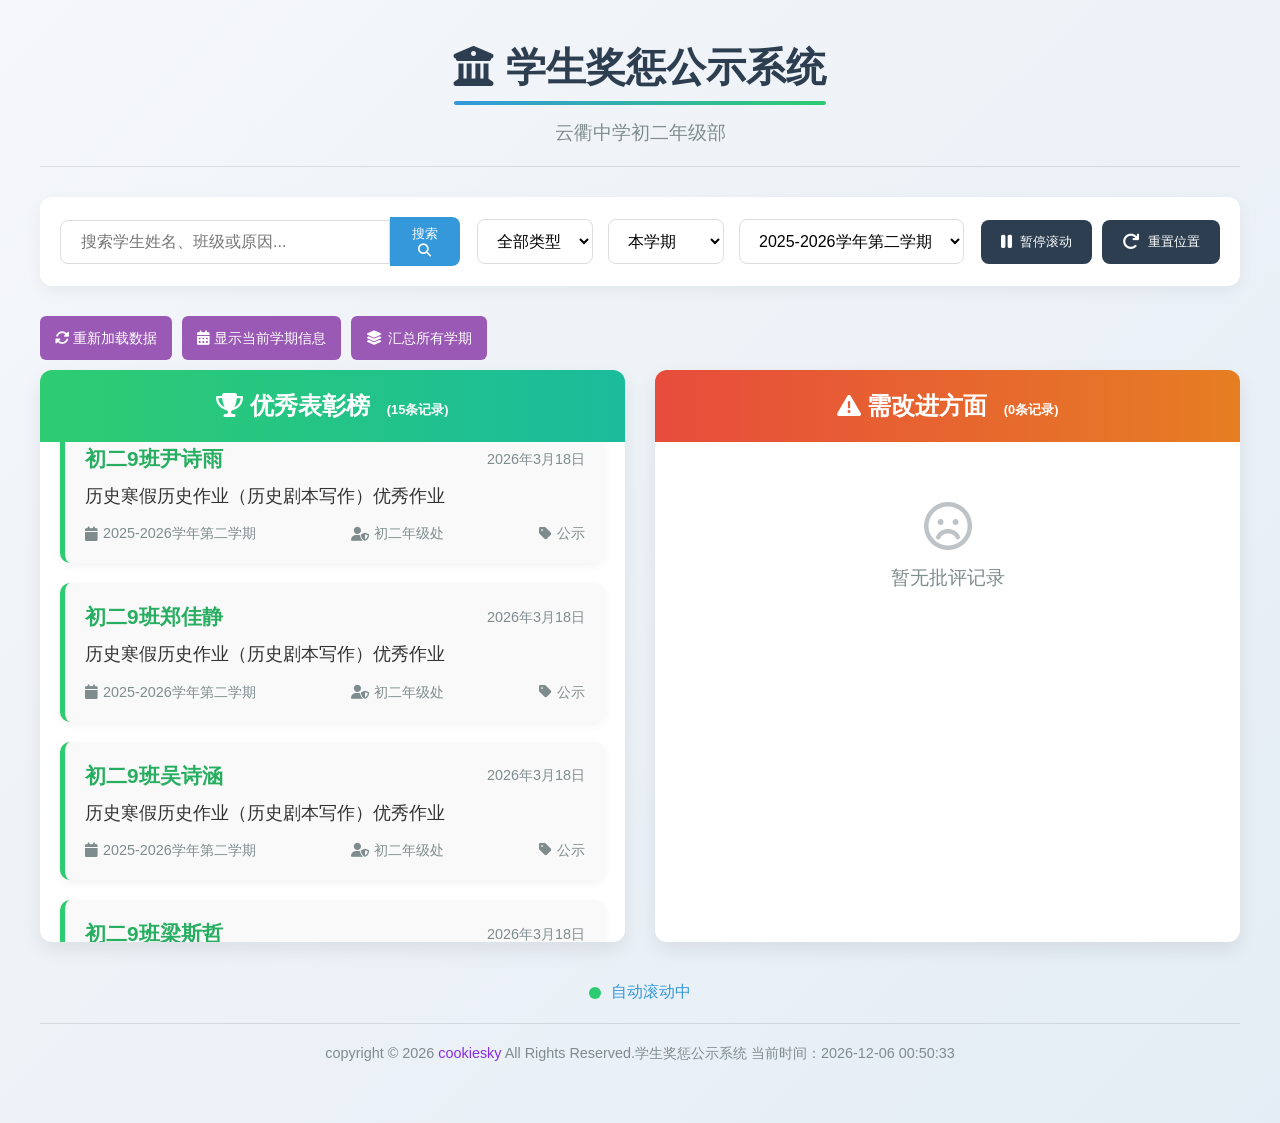
==== index.html @ 74413f58 "修复时间显示错误" ====
<!DOCTYPE html>
<html lang="zh-CN">
<head>
    <meta charset="UTF-8">
    <meta name="viewport" content="width=device-width, initial-scale=1.0">
    <title>学生奖惩公示系统</title>
    <link rel="stylesheet" href="css/style.css">
    <link rel="stylesheet" href="vendor/fontawesome/css/all.min.css">
    <!-- <link rel="stylesheet" href="https://cdnjs.cloudflare.com/ajax/libs/font-awesome/6.4.0/css/all.min.css"> -->
</head>
<body>
    <div class="container">
        <header>
            <h1><i class="fas fa-university"></i> 学生奖惩公示系统</h1>
            <p class="subtitle">云衢中学初二年级部</p>
        </header>
        
        <div class="controls">
            <div class="search-box">
                <input type="text" id="searchInput" placeholder="搜索学生姓名、班级或原因...">
                <button class="search-btn" id="searchBtn">
                    搜索 <i class="fas fa-search"></i> 
                </button>
            </div>
            
            <div class="filter-controls">
                <select class="filter-select" id="filterType">
                    <option value="all">全部类型</option>
                    <option value="praise">仅表彰</option>
                    <option value="criticism">仅批评</option>
                </select>
                
                <select class="date-filter" id="dateFilter">
                    <option value="all">全部时间</option>
                    <option value="week">本周</option>
                    <option value="month">本月</option>
                    <option value="current_semester" selected>本学期</option>
                    <option value="last_semester">上学期</option>
                </select>
                
                <select class="semester-filter" id="semesterFilter">
                    <option value="all">全部学期</option>
                    <!-- 学期选项将通过JavaScript动态生成 -->
                </select>
            </div>
            
            <div class="scroll-controls">
                <button class="control-btn" id="pauseBtn">
                    <i class="fas fa-pause"></i> 暂停滚动
                </button>
                <button class="control-btn" id="resetBtn">
                    <i class="fas fa-redo"></i> 重置位置
                </button>
            </div>
        </div>
        
        <div class="csv-controls">
            <button class="csv-btn" id="loadDataBtn">
                <i class="fas fa-sync-alt"></i> 重新加载数据
            </button>
            <button class="csv-btn" id="showCurrentSemesterBtn">
                <i class="fas fa-calendar-alt"></i> 显示当前学期信息
            </button>
            <a class="csv-btn" href="all_semesters.html" style="text-decoration:none; display:inline-flex; align-items:center; gap:6px;">
                <i class="fas fa-layer-group"></i> 汇总所有学期
            </a>
        </div>
        
        <div id="semesterInfoDisplay" class="semester-info-display" style="display: none;">
            <!-- 学期信息将通过JavaScript动态显示 -->
        </div>
        
        <div class="content-area">
            <div class="column">
                <div class="column-header praise-header">
                    <i class="fas fa-trophy"></i> 优秀表彰榜
                    <span id="praiseCount" style="font-size: 0.8rem; margin-left: 10px;"></span>
                </div>
                <div class="column-content">
                    <div class="scroll-list" id="praiseList">
                        <!-- 表彰内容将通过JavaScript从CSV动态生成 -->
                    </div>
                </div>
            </div>
            
            <div class="column">
                <div class="column-header criticism-header">
                    <i class="fas fa-exclamation-triangle"></i> 需改进方面
                    <span id="criticismCount" style="font-size: 0.8rem; margin-left: 10px;"></span>
                </div>
                <div class="column-content">
                    <div class="scroll-list" id="criticismList">
                        <!-- 批评内容将通过JavaScript从CSV动态生成 -->
                    </div>
                </div>
            </div>
        </div>
        
        <div class="scroll-status">
            <div class="status-dot" id="statusDot"></div>
            <span id="statusText">自动滚动中</span>
        </div>
        
        <footer>
            <p>copyright © 2026<a href="https://cookiesky.cn" style="text-decoration: none;color: blueviolet;"> cookiesky </a>All Rights Reserved.学生奖惩公示系统 当前时间：<span id="currentTime"></span></p>
        </footer>
    </div>

    <script src="js/select_enhancer.js"></script>
    <script src="js/script.js"></script>
</body>
</html>
---- css/style.css ----
* {
    margin: 0;
    padding: 0;
    box-sizing: border-box;
    font-family: 'Segoe UI', 'Microsoft YaHei', sans-serif;
}
a {
    text-decoration: none;
    color: #3498db;
}
a:hover {
    color:#2c3e50;
}
body {
    background: linear-gradient(135deg, #f5f7fa 0%, #e4edf5 100%);
    color: #333;
    min-height: 100vh;
    padding: 20px;
}

.container {
    max-width: 1400px;
    margin: 0 auto;
    padding: 20px;
}

header {
    text-align: center;
    margin-bottom: 30px;
    padding-bottom: 20px;
    border-bottom: 1px solid rgba(0, 0, 0, 0.1);
}

h1 {
    color: #2c3e50;
    font-size: 2.5rem;
    margin-bottom: 10px;
    position: relative;
    display: inline-block;
}

h1:after {
    content: '';
    position: absolute;
    width: 100%;
    height: 4px;
    background: linear-gradient(to right, #3498db, #2ecc71);
    bottom: -10px;
    left: 0;
    border-radius: 2px;
}

.subtitle {
    color: #7f8c8d;
    font-size: 1.2rem;
    margin-top: 15px;
}

.controls {
    display: flex;
    justify-content: space-between;
    align-items: center;
    flex-wrap: wrap;
    background-color: white;
    padding: 20px;
    border-radius: 12px;
    box-shadow: 0 5px 15px rgba(0, 0, 0, 0.05);
    margin-bottom: 30px;
}

.search-box {
    display: flex;
    align-items: center;
    flex-grow: 1;
    max-width: 400px;
}

.search-box input {
    padding: 12px 20px;
    border: 1px solid #ddd;
    border-radius: 8px 0 0 8px;
    width: 100%;
    font-size: 1rem;
    outline: none;
    transition: border 0.3s;
}

.search-box input:focus {
    border-color: #3498db;
}

.search-btn {
    background-color: #3498db;
    color: white;
    border: none;
    padding: 8px 18px;
    border-radius: 0 8px 8px 0;
    cursor: pointer;
    transition: background-color 0.3s;
    min-height: 44px;
}

.search-btn:hover {
    background-color: #2980b9;
}

.filter-controls {
    display: flex;
    gap: 15px;
}

.filter-select, .date-filter, .semester-filter {
    padding: 12px 15px;
    border: 1px solid #ddd;
    border-radius: 8px;
    font-size: 1rem;
    outline: none;
    background-color: white;
}

.scroll-controls {
    display: flex;
    gap: 10px;
}

.control-btn {
    padding: 10px 20px;
    background-color: #2c3e50;
    color: white;
    border: none;
    border-radius: 8px;
    cursor: pointer;
    display: flex;
    align-items: center;
    gap: 8px;
    transition: all 0.3s;
    min-height: 44px;
}

.control-btn:hover {
    background-color: #34495e;
    transform: translateY(-2px);
}

.control-btn i {
    font-size: 1.1rem;
}

.content-area {
    display: flex;
    flex-wrap: wrap;
    gap: 30px;
    margin-bottom: 40px;
}

.column {
    flex: 1;
    min-width: 300px;
    background-color: white;
    border-radius: 12px;
    overflow: hidden;
    box-shadow: 0 8px 20px rgba(0, 0, 0, 0.08);
}

.column-header {
    padding: 20px;
    text-align: center;
    font-size: 1.5rem;
    font-weight: bold;
    color: white;
}

.praise-header {
    background: linear-gradient(to right, #2ecc71, #1abc9c);
}

.criticism-header {
    background: linear-gradient(to right, #e74c3c, #e67e22);
}

.column-content {
    padding: 20px;
    height: 500px;
    overflow: hidden;
    position: relative;
}

.scroll-list {
    position: relative;
    /* Android 4.4 兼容：提升 transform 动画稳定性 */
    -webkit-transform: translateZ(0);
    transform: translateZ(0);
}

.card {
    background-color: #f9f9f9;
    border-radius: 10px;
    padding: 20px;
    margin-bottom: 20px;
    box-shadow: 0 3px 10px rgba(0, 0, 0, 0.05);
    transition: transform 0.3s, box-shadow 0.3s;
    border-left: 5px solid;
}

.card:hover {
    transform: translateY(-5px);
    box-shadow: 0 8px 15px rgba(0, 0, 0, 0.1);
}

.praise-card {
    border-left-color: #2ecc71;
}

.criticism-card {
    border-left-color: #e74c3c;
}

.card-header {
    display: flex;
    justify-content: space-between;
    align-items: center;
    margin-bottom: 10px;
}

.student-name {
    font-size: 1.3rem;
    font-weight: 600;
}

.praise .student-name {
    color: #27ae60;
}

.criticism .student-name {
    color: #c0392b;
}

.date {
    color: #7f8c8d;
    font-size: 0.9rem;
}

.card-body {
    margin-bottom: 15px;
}

.reason {
    font-size: 1.1rem;
    line-height: 1.5;
}

.card-footer {
    display: flex;
    justify-content: space-between;
    color: #7f8c8d;
    font-size: 0.9rem;
}

.semester-info, .teacher-info {
    display: flex;
    align-items: center;
    gap: 5px;
}

.no-data {
    text-align: center;
    padding: 40px 20px;
    color: #7f8c8d;
    font-size: 1.2rem;
}

.no-data i {
    font-size: 3rem;
    margin-bottom: 15px;
    color: #bdc3c7;
}

footer {
    text-align: center;
    padding: 20px;
    color: #7f8c8d;
    font-size: 0.9rem;
    border-top: 1px solid rgba(0, 0, 0, 0.1);
    margin-top: 20px;
}

.scroll-status {
    display: flex;
    justify-content: center;
    align-items: center;
    gap: 10px;
    margin-top: 20px;
    color: #3498db;
    font-weight: 500;
}

.status-dot {
    width: 12px;
    height: 12px;
    border-radius: 50%;
    background-color: #2ecc71;
}

.status-dot.paused {
    background-color: #e74c3c;
}

.csv-controls {
    display: flex;
    gap: 10px;
    margin-top: 10px;
    margin-bottom: 10px;
}

.csv-btn {
    padding: 8px 15px;
    background-color: #9b59b6;
    color: white;
    border: none;
    border-radius: 6px;
    cursor: pointer;
    font-size: 0.9rem;
    transition: background-color 0.3s;
    min-height: 44px;
}

.csv-btn:hover {
    background-color: #8e44ad;
}

.semester-info-display {
    background-color: #f8f9fa;
    padding: 10px 15px;
    border-radius: 8px;
    margin-bottom: 15px;
    border-left: 4px solid #3498db;
}

/* 汇总页面：表格样式 */
.table-wrap {
    margin-top: 15px;
    background: rgba(255, 255, 255, 0.9);
    border-radius: 12px;
    padding: 10px;
    overflow: auto;
    box-shadow: 0 10px 20px rgba(0, 0, 0, 0.08);
}

.records-table {
    width: 100%;
    border-collapse: collapse;
    min-width: 900px;
}

.records-table thead th {
    position: sticky;
    top: 0;
    background: #f3f6fb;
    color: #2c3e50;
    text-align: left;
    font-weight: 700;
    padding: 10px 12px;
    border-bottom: 1px solid rgba(0, 0, 0, 0.08);
    z-index: 1;
}

.records-table tbody td {
    padding: 10px 12px;
    border-bottom: 1px solid rgba(0, 0, 0, 0.06);
    vertical-align: top;
    color: #2c3e50;
}

.records-table tbody tr:hover {
    background: rgba(52, 152, 219, 0.06);
}

.table-meta {
    display: flex;
    gap: 12px;
    margin-top: 10px;
    color: #2c3e50;
    opacity: 0.9;
    font-weight: 600;
}

.date-range {
    display: inline-flex;
    align-items: center;
    gap: 8px;
    background: rgba(255, 255, 255, 0.7);
    padding: 6px 10px;
    border-radius: 8px;
}

.date-range label {
    font-size: 0.9rem;
    color: #34495e;
    white-space: nowrap;
}

.date-range input[type="date"] {
    border: 1px solid rgba(0, 0, 0, 0.15);
    border-radius: 6px;
    padding: 6px 8px;
}

@media (max-width: 768px) {
    .content-area {
        flex-direction: column;
    }
    
    .controls {
        flex-direction: column;
        gap: 15px;
    }
    
    .search-box, .filter-controls, .scroll-controls, .csv-controls {
        width: 100%;
        justify-content: center;
    }
    
    .search-box {
        max-width: 100%;
    }
    
    h1 {
        font-size: 2rem;
    }
}

@media (max-width: 480px) {
    body {
        padding: 12px;
    }

    .container {
        padding: 12px;
    }

    .controls {
        padding: 14px;
    }

    .search-box {
        flex-direction: column;
        align-items: stretch;
        gap: 10px;
    }

    .search-box input {
        border-radius: 10px;
    }

    .search-btn {
        border-radius: 10px;
        width: 100%;
        justify-content: center;
        display: inline-flex;
        align-items: center;
        gap: 8px;
        padding: 12px 16px;
        font-size: 1rem;
    }

    .filter-controls {
        flex-wrap: wrap;
        gap: 10px;
        justify-content: flex-start;
    }

    .filter-select, .date-filter, .semester-filter {
        flex: 1 1 140px;
        width: 100%;
    }

    .scroll-controls, .csv-controls {
        flex-wrap: wrap;
        gap: 10px;
        justify-content: flex-start;
    }

    .control-btn, .csv-btn {
        width: 100%;
        justify-content: center;
        padding: 12px 16px;
        font-size: 1rem;
    }

    .date-range {
        width: 100%;
        justify-content: space-between;
    }

    .date-range input[type="date"] {
        width: 100%;
        max-width: 220px;
    }
}
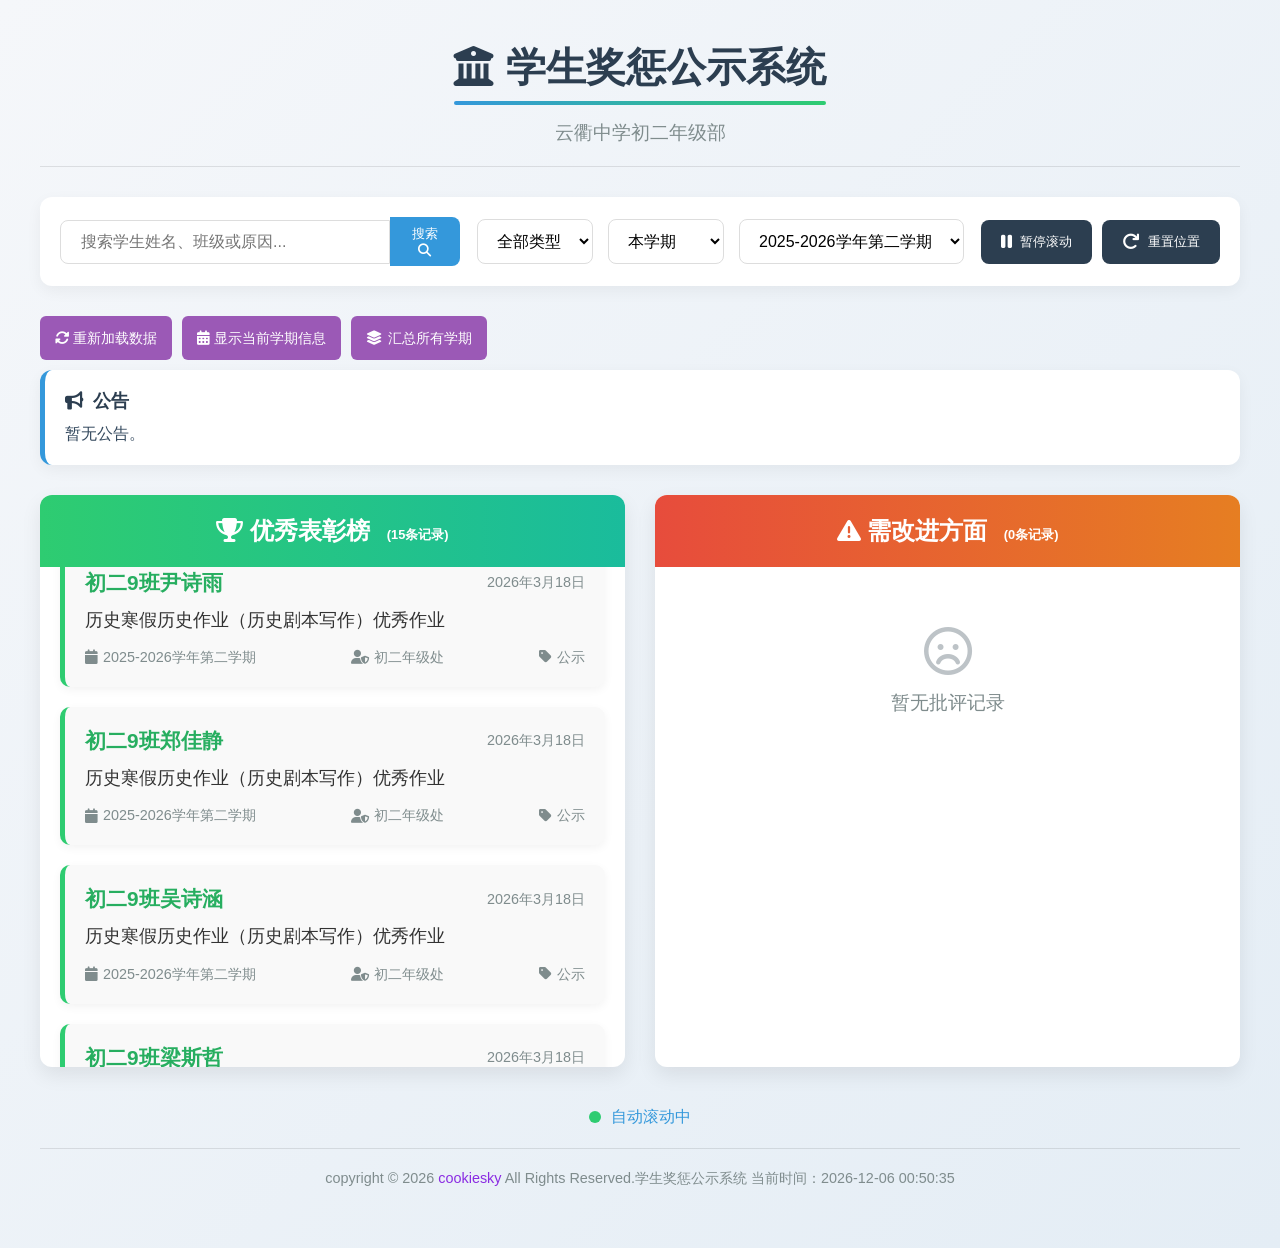
==== commit 71bcda5b: "新增公告栏、修复时间错误、修复删除数据多次弹窗" ====
--- a/index.html
+++ b/index.html
@@ -69,6 +69,14 @@
         <div id="semesterInfoDisplay" class="semester-info-display" style="display: none;">
             <!-- 学期信息将通过JavaScript动态显示 -->
         </div>
+
+        <!-- 公告栏 -->
+        <div id="announcementBar" class="announcement-bar" style="display:none;">
+            <div class="announcement-title">
+                <i class="fas fa-bullhorn"></i> 公告
+            </div>
+            <div id="announcementText" class="announcement-text"></div>
+        </div>
         
         <div class="content-area">
             <div class="column">
--- a/css/style.css
+++ b/css/style.css
@@ -144,6 +144,32 @@
 
 .control-btn i {
     font-size: 1.1rem;
+}
+
+.announcement-bar {
+    background-color: white;
+    border-radius: 12px;
+    padding: 18px 20px;
+    margin-bottom: 30px;
+    box-shadow: 0 5px 15px rgba(0, 0, 0, 0.05);
+    border-left: 5px solid #3498db;
+}
+
+.announcement-title {
+    color: #2c3e50;
+    font-weight: 800;
+    font-size: 1.15rem;
+    margin-bottom: 8px;
+    display: flex;
+    align-items: center;
+    gap: 10px;
+}
+
+.announcement-text {
+    color: #34495e;
+    font-size: 1rem;
+    white-space: pre-wrap; /* 支持公告内容换行 */
+    line-height: 1.6;
 }
 
 .content-area {
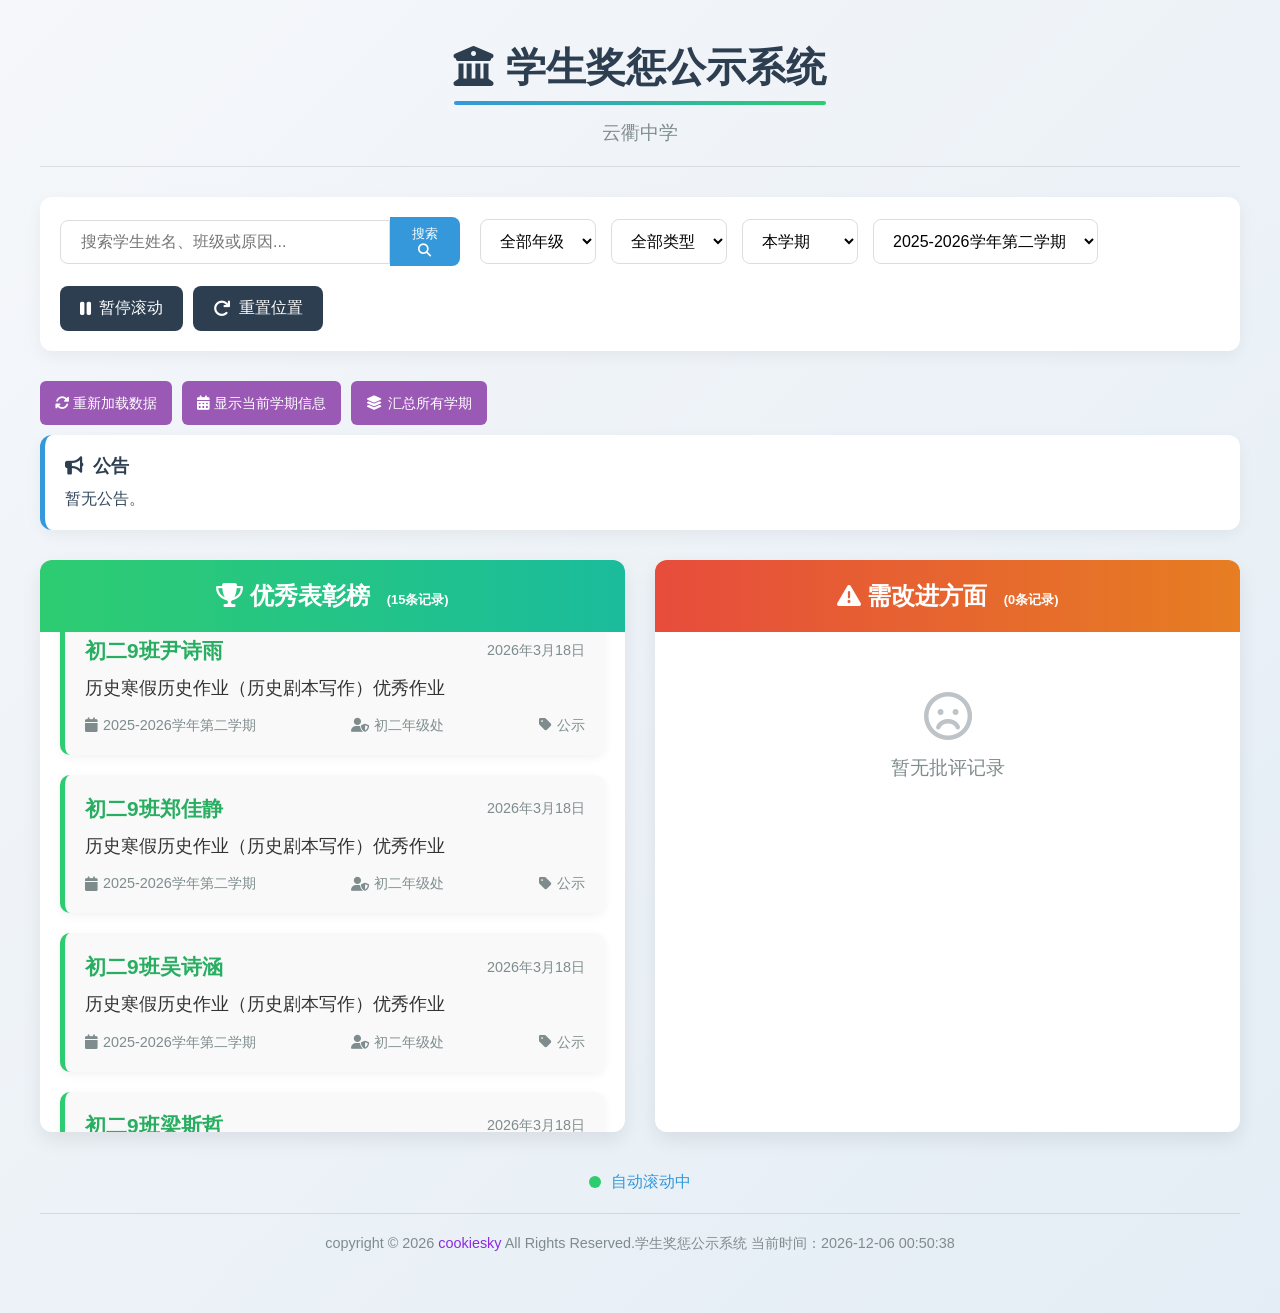
==== commit 1ecc2f26: "新增年级列数据，方便全校管理" ====
--- a/index.html
+++ b/index.html
@@ -12,7 +12,7 @@
     <div class="container">
         <header>
             <h1><i class="fas fa-university"></i> 学生奖惩公示系统</h1>
-            <p class="subtitle">云衢中学初二年级部</p>
+            <p class="subtitle">云衢中学</p>
         </header>
         
         <div class="controls">
@@ -24,6 +24,13 @@
             </div>
             
             <div class="filter-controls">
+                <select class="filter-select" id="gradeFilter">
+                    <option value="all">全部年级</option>
+                    <option value="grade1">初一</option>
+                    <option value="grade2">初二</option>
+                    <option value="grade3">初三</option>
+                </select>
+
                 <select class="filter-select" id="filterType">
                     <option value="all">全部类型</option>
                     <option value="praise">仅表彰</option>
--- a/css/style.css
+++ b/css/style.css
@@ -58,9 +58,10 @@
 
 .controls {
     display: flex;
-    justify-content: space-between;
-    align-items: center;
+    flex-direction: row;
     flex-wrap: wrap;
+    align-items: center;
+    gap: 20px;
     background-color: white;
     padding: 20px;
     border-radius: 12px;
@@ -124,7 +125,7 @@
 }
 
 .control-btn {
-    padding: 10px 20px;
+    padding: 12px 20px;
     background-color: #2c3e50;
     color: white;
     border: none;
@@ -135,6 +136,7 @@
     gap: 8px;
     transition: all 0.3s;
     min-height: 44px;
+    font-size: 1rem;
 }
 
 .control-btn:hover {
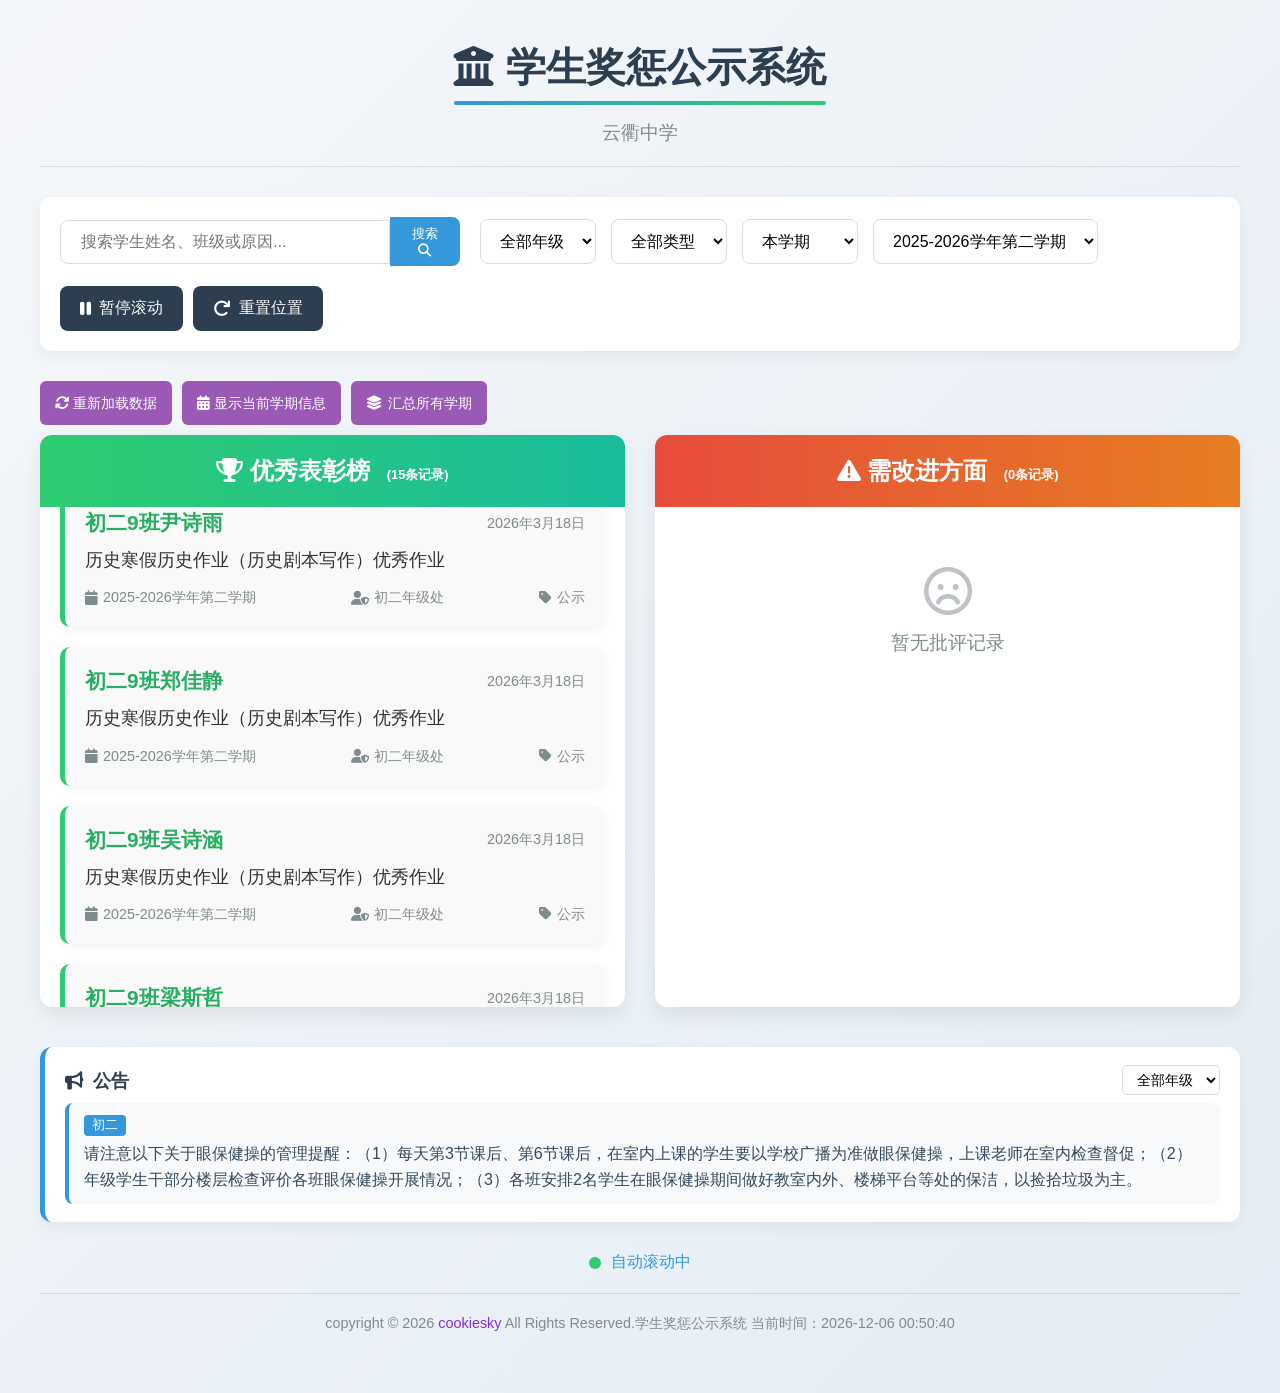
==== commit 8655fc38: "新增公告" ====
--- a/index.html
+++ b/index.html
@@ -77,13 +77,6 @@
             <!-- 学期信息将通过JavaScript动态显示 -->
         </div>
 
-        <!-- 公告栏 -->
-        <div id="announcementBar" class="announcement-bar" style="display:none;">
-            <div class="announcement-title">
-                <i class="fas fa-bullhorn"></i> 公告
-            </div>
-            <div id="announcementText" class="announcement-text"></div>
-        </div>
         
         <div class="content-area">
             <div class="column">
@@ -111,6 +104,20 @@
             </div>
         </div>
         
+        <!-- 公告栏 -->
+        <div id="announcementBar" class="announcement-bar" style="display:none;">
+            <div class="announcement-title">
+                <i class="fas fa-bullhorn"></i> 公告
+                <select class="announcement-grade-filter" id="announcementGradeFilter">
+                    <option value="all">全部年级</option>
+                    <option value="1">初一</option>
+                    <option value="2">初二</option>
+                    <option value="3">初三</option>
+                </select>
+            </div>
+            <div id="announcementList" class="announcement-list"></div>
+        </div>
+
         <div class="scroll-status">
             <div class="status-dot" id="statusDot"></div>
             <span id="statusText">自动滚动中</span>
--- a/css/style.css
+++ b/css/style.css
@@ -172,6 +172,51 @@
     font-size: 1rem;
     white-space: pre-wrap; /* 支持公告内容换行 */
     line-height: 1.6;
+}
+
+.announcement-grade-filter {
+    padding: 5px 10px;
+    border: 1px solid #ddd;
+    border-radius: 5px;
+    font-size: 0.9rem;
+    outline: none;
+    background-color: white;
+    margin-left: auto;
+}
+
+.announcement-list {
+    display: flex;
+    flex-direction: column;
+    gap: 10px;
+}
+
+.announcement-item {
+    background-color: #f8f9fa;
+    border-radius: 8px;
+    padding: 12px 15px;
+    border-left: 4px solid #3498db;
+    transition: all 0.3s;
+}
+
+.announcement-item:hover {
+    background-color: #e9ecef;
+    transform: translateX(5px);
+}
+
+.announcement-item-content {
+    color: #34495e;
+    font-size: 1rem;
+    line-height: 1.6;
+}
+
+.announcement-item-grade {
+    display: inline-block;
+    padding: 2px 8px;
+    border-radius: 4px;
+    background-color: #3498db;
+    color: white;
+    font-size: 0.8rem;
+    margin-bottom: 5px;
 }
 
 .content-area {
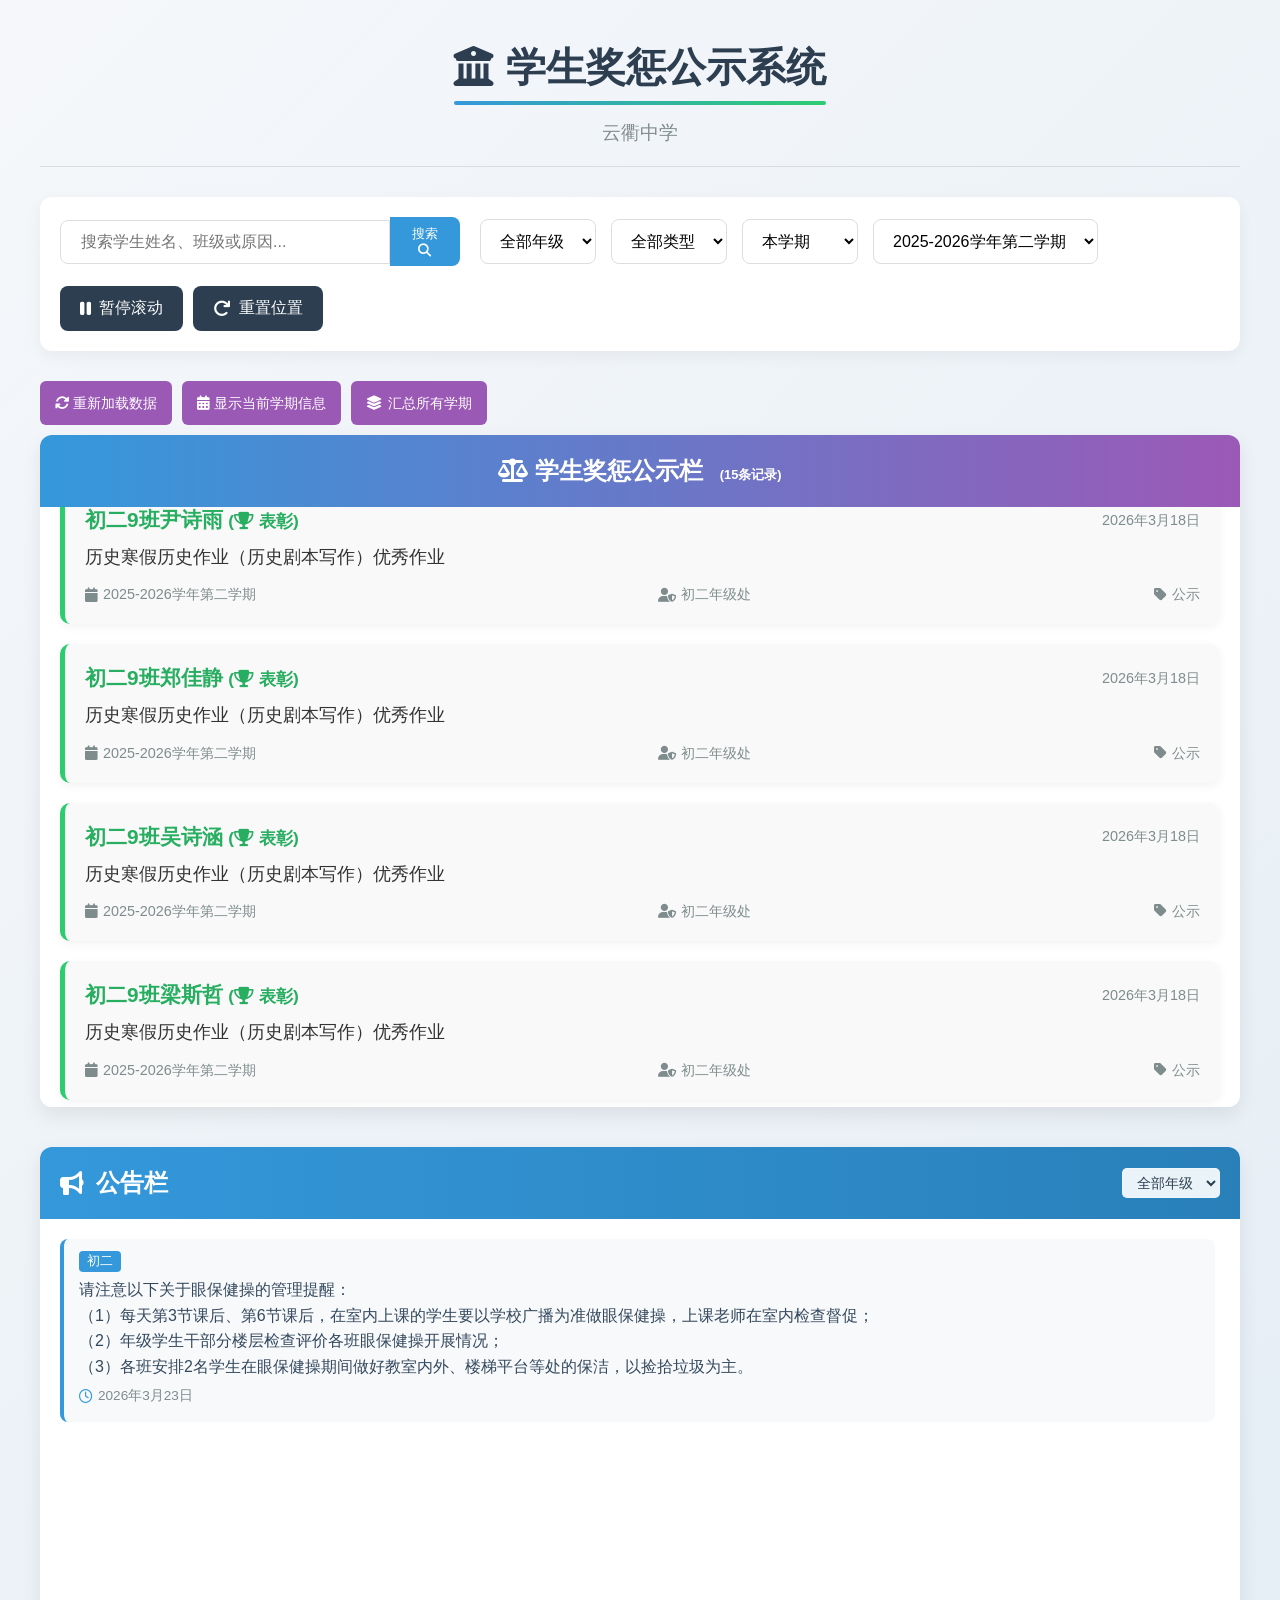
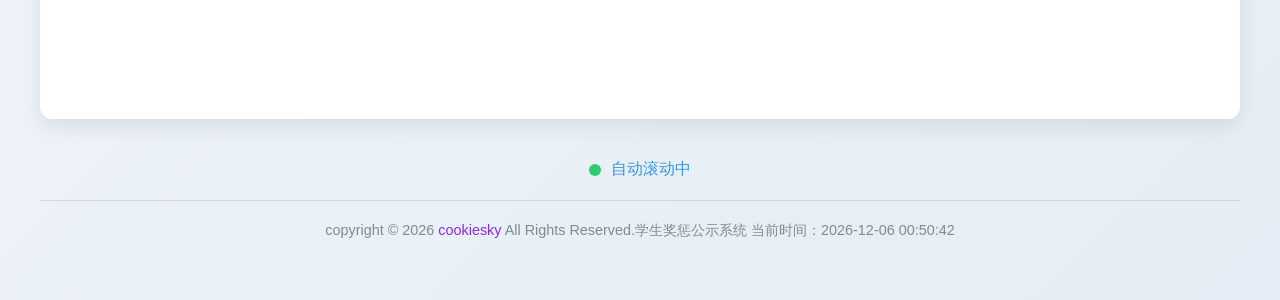
==== commit 77729372: "修复部分公告bug" ====
--- a/index.html
+++ b/index.html
@@ -78,46 +78,39 @@
         </div>
 
         
-        <div class="content-area">
+        <!-- 奖惩栏 -->
+        <div class="content-area-single">
             <div class="column">
-                <div class="column-header praise-header">
-                    <i class="fas fa-trophy"></i> 优秀表彰榜
-                    <span id="praiseCount" style="font-size: 0.8rem; margin-left: 10px;"></span>
+                <div class="column-header combined-header">
+                    <i class="fas fa-balance-scale"></i> 学生奖惩公示栏
+                    <span id="combinedCount" style="font-size: 0.8rem; margin-left: 10px;"></span>
                 </div>
-                <div class="column-content">
-                    <div class="scroll-list" id="praiseList">
-                        <!-- 表彰内容将通过JavaScript从CSV动态生成 -->
-                    </div>
-                </div>
-            </div>
-            
-            <div class="column">
-                <div class="column-header criticism-header">
-                    <i class="fas fa-exclamation-triangle"></i> 需改进方面
-                    <span id="criticismCount" style="font-size: 0.8rem; margin-left: 10px;"></span>
-                </div>
-                <div class="column-content">
-                    <div class="scroll-list" id="criticismList">
-                        <!-- 批评内容将通过JavaScript从CSV动态生成 -->
+                <div class="column-content-single">
+                    <div class="scroll-list-single" id="combinedList">
+                        <!-- 奖惩记录将统一在此动态生成 -->
                     </div>
                 </div>
             </div>
         </div>
+            
+        <!-- 公告栏 -->
+        <div class="content-area">
+            <div class="column">
+                <div class="column-header announcement-header">
+                    <i class="fas fa-bullhorn"></i>&ensp;公告栏
+                    <select class="announcement-grade-filter" id="announcementGradeFilter">
+                        <option value="all">全部年级</option>
+                        <option value="1">初一</option>
+                        <option value="2">初二</option>
+                        <option value="3">初三</option>
+                    </select>
+                </div>
+                <div class="column-content">
+                    <div id="announcementList" class="announcement-list"></div>
+                </div>
+            </div>
+        </div>
         
-        <!-- 公告栏 -->
-        <div id="announcementBar" class="announcement-bar" style="display:none;">
-            <div class="announcement-title">
-                <i class="fas fa-bullhorn"></i> 公告
-                <select class="announcement-grade-filter" id="announcementGradeFilter">
-                    <option value="all">全部年级</option>
-                    <option value="1">初一</option>
-                    <option value="2">初二</option>
-                    <option value="3">初三</option>
-                </select>
-            </div>
-            <div id="announcementList" class="announcement-list"></div>
-        </div>
-
         <div class="scroll-status">
             <div class="status-dot" id="statusDot"></div>
             <span id="statusText">自动滚动中</span>
--- a/css/style.css
+++ b/css/style.css
@@ -176,12 +176,13 @@
 
 .announcement-grade-filter {
     padding: 5px 10px;
-    border: 1px solid #ddd;
+    border: 1px solid rgba(255, 255, 255, 0.3);
     border-radius: 5px;
     font-size: 0.9rem;
     outline: none;
-    background-color: white;
+    background-color: rgba(255, 255, 255, 0.9);
     margin-left: auto;
+    color: #2c3e50;
 }
 
 .announcement-list {
@@ -219,6 +220,20 @@
     margin-bottom: 5px;
 }
 
+.announcement-item-time {
+    display: flex;
+    align-items: center;
+    color: #7f8c8d;
+    font-size: 0.85rem;
+    margin-top: 8px;
+    margin-bottom: 5px;
+}
+
+.announcement-item-time i {
+    margin-right: 5px;
+    color: #3498db;
+}
+
 .content-area {
     display: flex;
     flex-wrap: wrap;
@@ -251,11 +266,25 @@
     background: linear-gradient(to right, #e74c3c, #e67e22);
 }
 
+.announcement-header {
+    background: linear-gradient(to right, #3498db, #2980b9);
+    display: flex;
+    justify-content: space-between;
+    align-items: center;
+}
+
 .column-content {
     padding: 20px;
     height: 500px;
     overflow: hidden;
     position: relative;
+}
+
+/* 公告列表容器特殊样式 */
+.column-content .announcement-list {
+    height: 100%;
+    overflow-y: auto;
+    padding-right: 5px;
 }
 
 .scroll-list {
@@ -569,4 +598,72 @@
         width: 100%;
         max-width: 220px;
     }
+}
+/* 新增/修改的CSS规则，用于单栏布局 */
+.content-area-single {
+    display: block; /* 改为块级显示，占据整行 */
+    width: 100%;
+    margin-bottom: 40px;
+}
+
+.column-content-single {
+    padding: 20px;
+    height: 600px; /* 可以设置一个统一的高度，比原来两栏时更高一些 */
+    overflow: hidden;
+    position: relative;
+    background-color: white;
+    border-radius: 0 0 12px 12px; /* 与头部圆角匹配 */
+}
+
+.scroll-list-single {
+    position: relative;
+    /* 保持Android 4.4兼容性代码 */
+    -webkit-transform: translateZ(0);
+    transform: translateZ(0);
+}
+
+/* 修改卡片样式，以便在同一栏中区分奖惩 */
+.combined-card {
+    background-color: #f9f9f9;
+    border-radius: 10px;
+    padding: 20px;
+    margin-bottom: 20px;
+    box-shadow: 0 3px 10px rgba(0, 0, 0, 0.05);
+    transition: transform 0.3s, box-shadow 0.3s;
+    border-left: 5px solid;
+}
+.combined-card:hover {
+    transform: translateY(-5px);
+    box-shadow: 0 8px 15px rgba(0, 0, 0, 0.1);
+}
+/* 表彰卡片 */
+.combined-card.praise {
+    border-left-color: #2ecc71;
+}
+/* 批评卡片 */
+.combined-card.criticism {
+    border-left-color: #e74c3c;
+}
+/* 单栏头部样式 */
+.column-header.combined-header {
+    background: linear-gradient(to right, #3498db, #9b59b6);
+    color: white;
+}
+
+/* 调整卡片内部元素的颜色，以便快速区分 */
+.card-header .student-name.praise-name {
+    color: #27ae60;
+}
+.card-header .student-name.criticism-name {
+    color: #c0392b;
+}
+
+/* 适配移动端 */
+@media (max-width: 768px) {
+    .content-area-single {
+        margin-bottom: 20px;
+    }
+    .column-content-single {
+        height: 500px; /* 在移动端可适当调整高度 */
+    }
 }
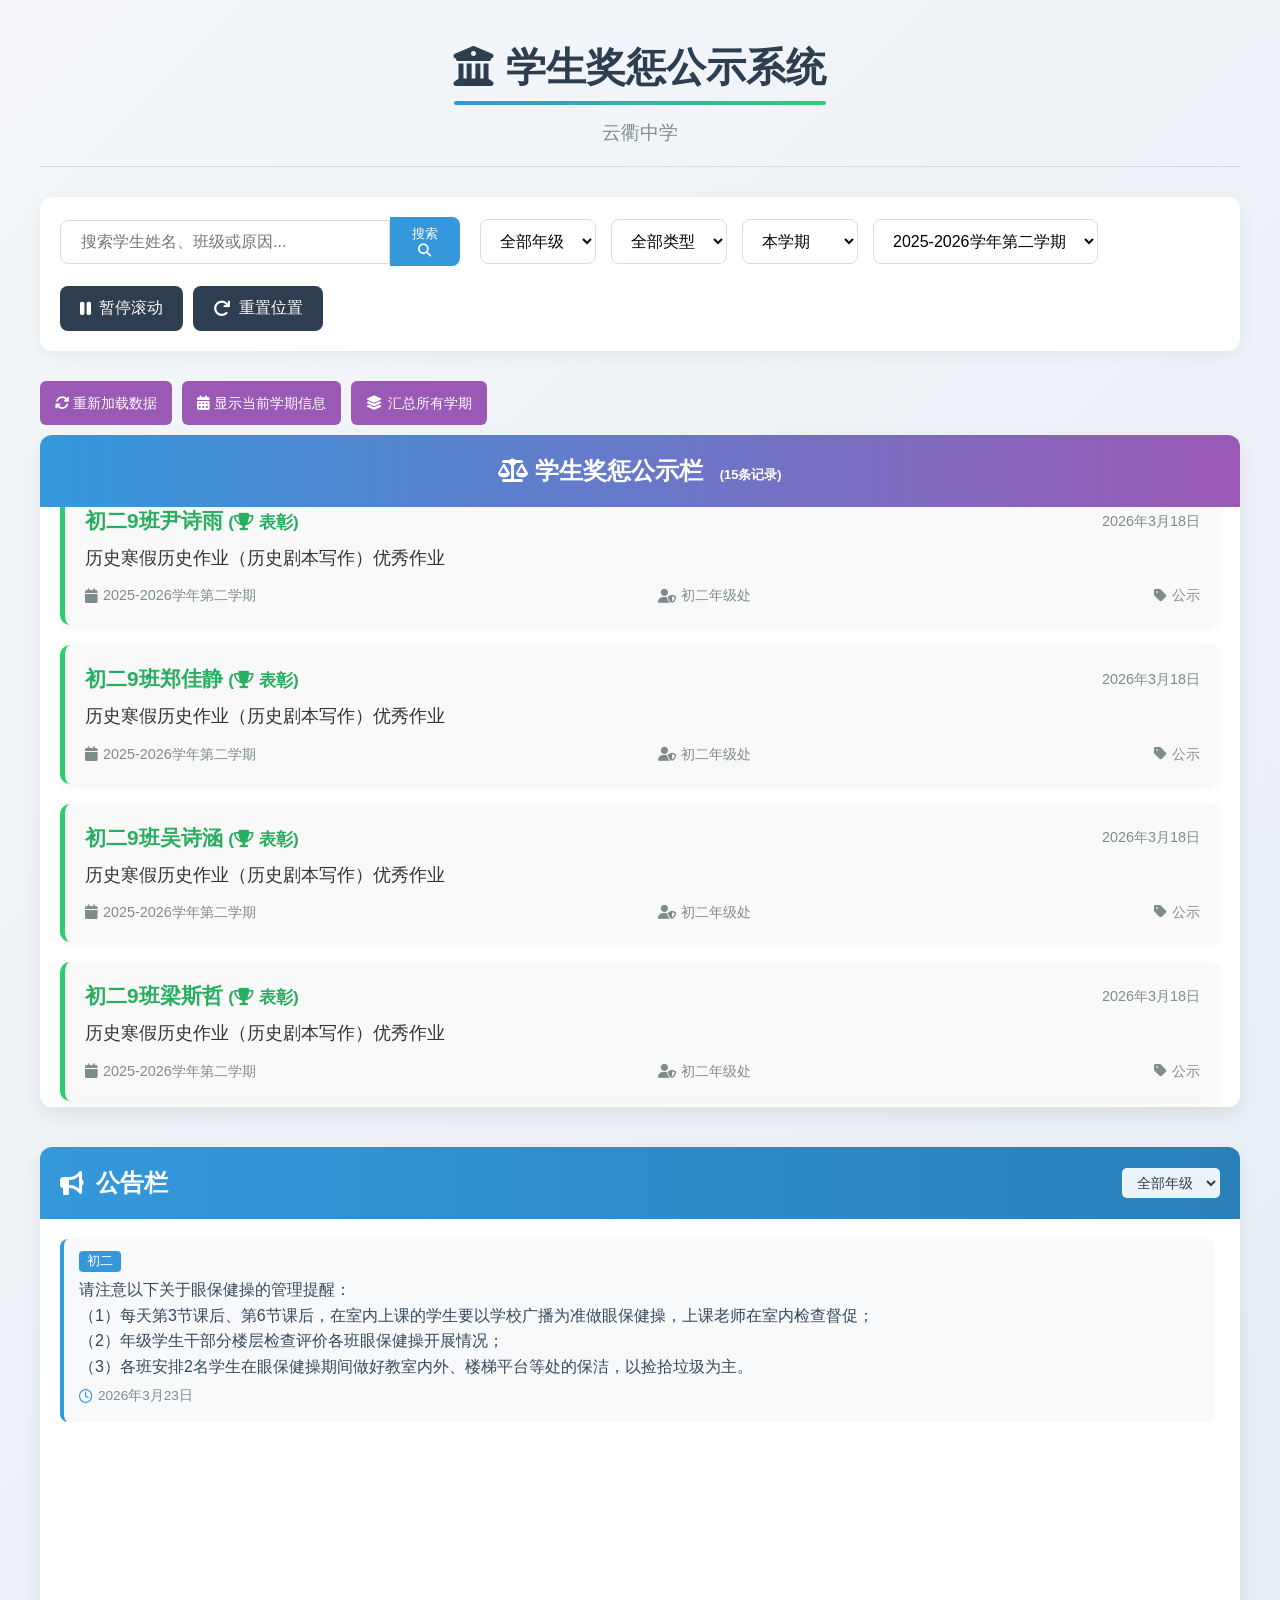
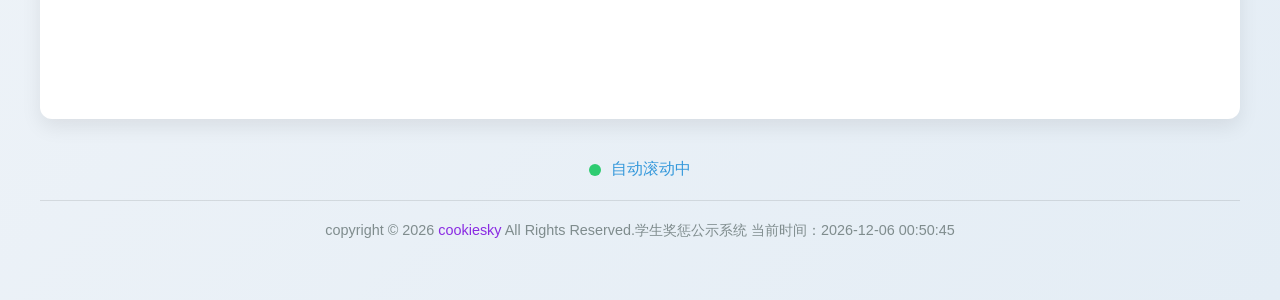
==== commit 13f7fc78: "修复部分公告bug" ====
--- a/index.html
+++ b/index.html
@@ -111,6 +111,20 @@
             </div>
         </div>
         
+        <!-- 公告栏 -->
+        <div id="announcementBar" class="announcement-bar" style="display:none;">
+            <div class="announcement-title">
+                <i class="fas fa-bullhorn"></i> 公告
+                <select class="announcement-grade-filter" id="announcementGradeFilter">
+                    <option value="all">全部年级</option>
+                    <option value="1">初一</option>
+                    <option value="2">初二</option>
+                    <option value="3">初三</option>
+                </select>
+            </div>
+            <div id="announcementList" class="announcement-list"></div>
+        </div>
+
         <div class="scroll-status">
             <div class="status-dot" id="statusDot"></div>
             <span id="statusText">自动滚动中</span>
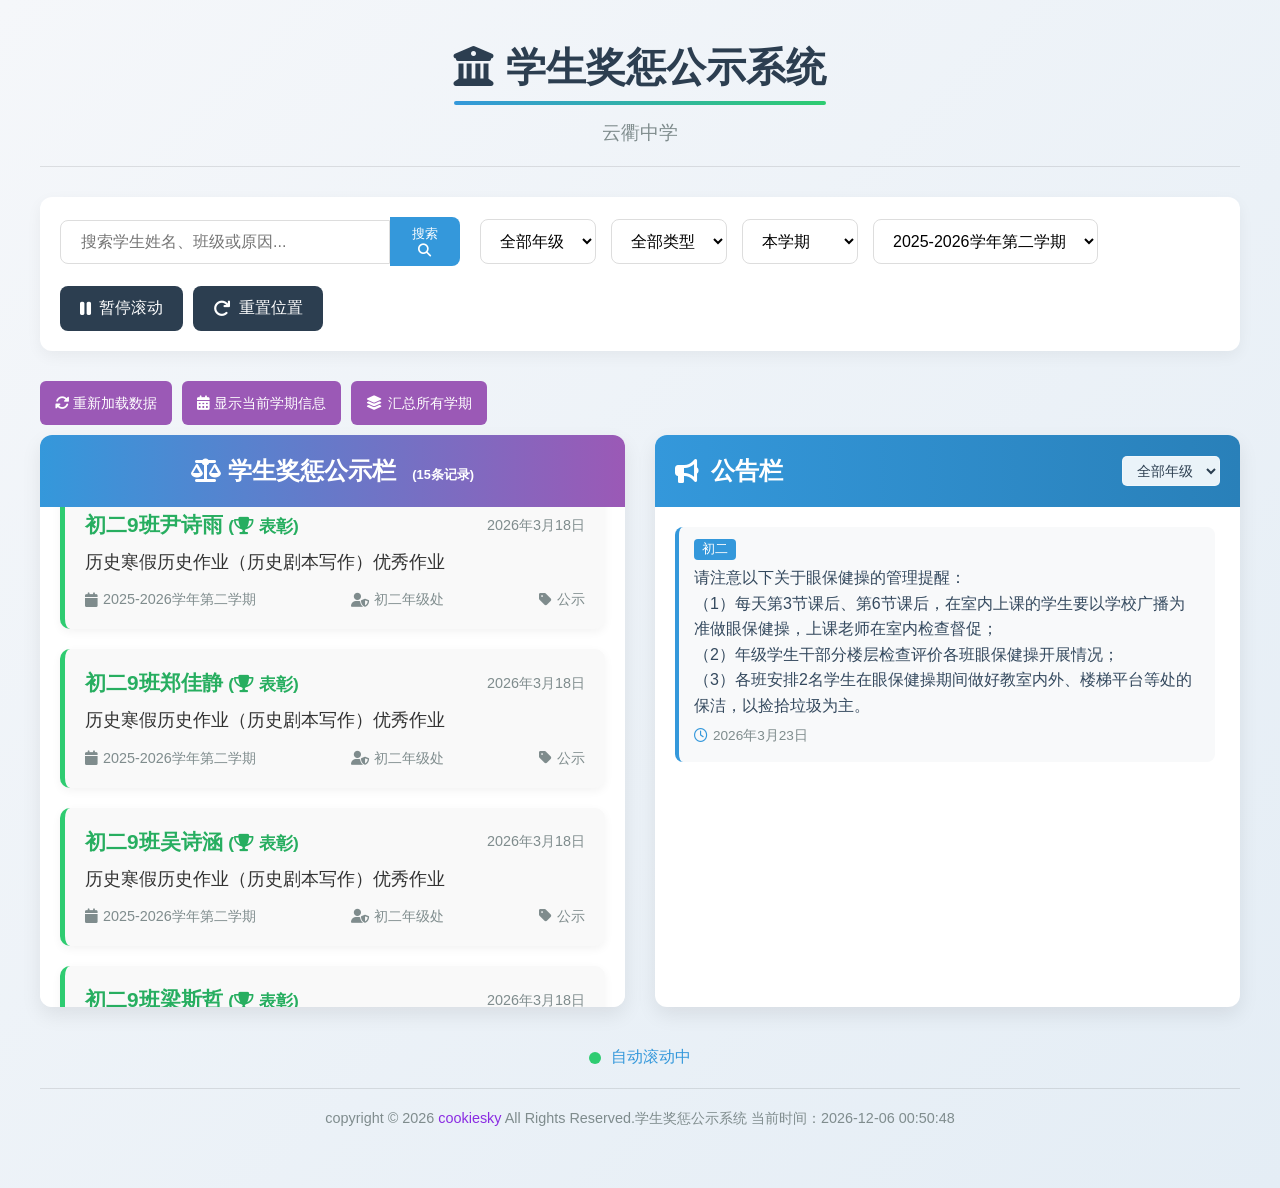
==== commit 00b0f9b8: "更改为左右两栏显示" ====
--- a/index.html
+++ b/index.html
@@ -78,8 +78,9 @@
         </div>
 
         
+        <!-- 奖惩榜和公告栏左右布局 -->
+        <div class="content-area">
         <!-- 奖惩栏 -->
-        <div class="content-area-single">
             <div class="column">
                 <div class="column-header combined-header">
                     <i class="fas fa-balance-scale"></i> 学生奖惩公示栏
@@ -91,10 +92,8 @@
                     </div>
                 </div>
             </div>
-        </div>
             
-        <!-- 公告栏 -->
-        <div class="content-area">
+            <!-- 公告栏 -->
             <div class="column">
                 <div class="column-header announcement-header">
                     <i class="fas fa-bullhorn"></i>&ensp;公告栏
@@ -109,20 +108,6 @@
                     <div id="announcementList" class="announcement-list"></div>
                 </div>
             </div>
-        </div>
-        
-        <!-- 公告栏 -->
-        <div id="announcementBar" class="announcement-bar" style="display:none;">
-            <div class="announcement-title">
-                <i class="fas fa-bullhorn"></i> 公告
-                <select class="announcement-grade-filter" id="announcementGradeFilter">
-                    <option value="all">全部年级</option>
-                    <option value="1">初一</option>
-                    <option value="2">初二</option>
-                    <option value="3">初三</option>
-                </select>
-            </div>
-            <div id="announcementList" class="announcement-list"></div>
         </div>
 
         <div class="scroll-status">
--- a/css/style.css
+++ b/css/style.css
@@ -239,15 +239,18 @@
     flex-wrap: wrap;
     gap: 30px;
     margin-bottom: 40px;
+    justify-content: space-between;
 }
 
 .column {
     flex: 1;
     min-width: 300px;
+    max-width: calc(50% - 15px);
     background-color: white;
     border-radius: 12px;
     overflow: hidden;
     box-shadow: 0 8px 20px rgba(0, 0, 0, 0.08);
+    margin-bottom: 0;
 }
 
 .column-header {
@@ -278,6 +281,8 @@
     height: 500px;
     overflow: hidden;
     position: relative;
+    display: flex;
+    flex-direction: column;
 }
 
 /* 公告列表容器特殊样式 */
@@ -608,7 +613,7 @@
 
 .column-content-single {
     padding: 20px;
-    height: 600px; /* 可以设置一个统一的高度，比原来两栏时更高一些 */
+    height: 500px; /* 与column-content保持一致的高度 */
     overflow: hidden;
     position: relative;
     background-color: white;
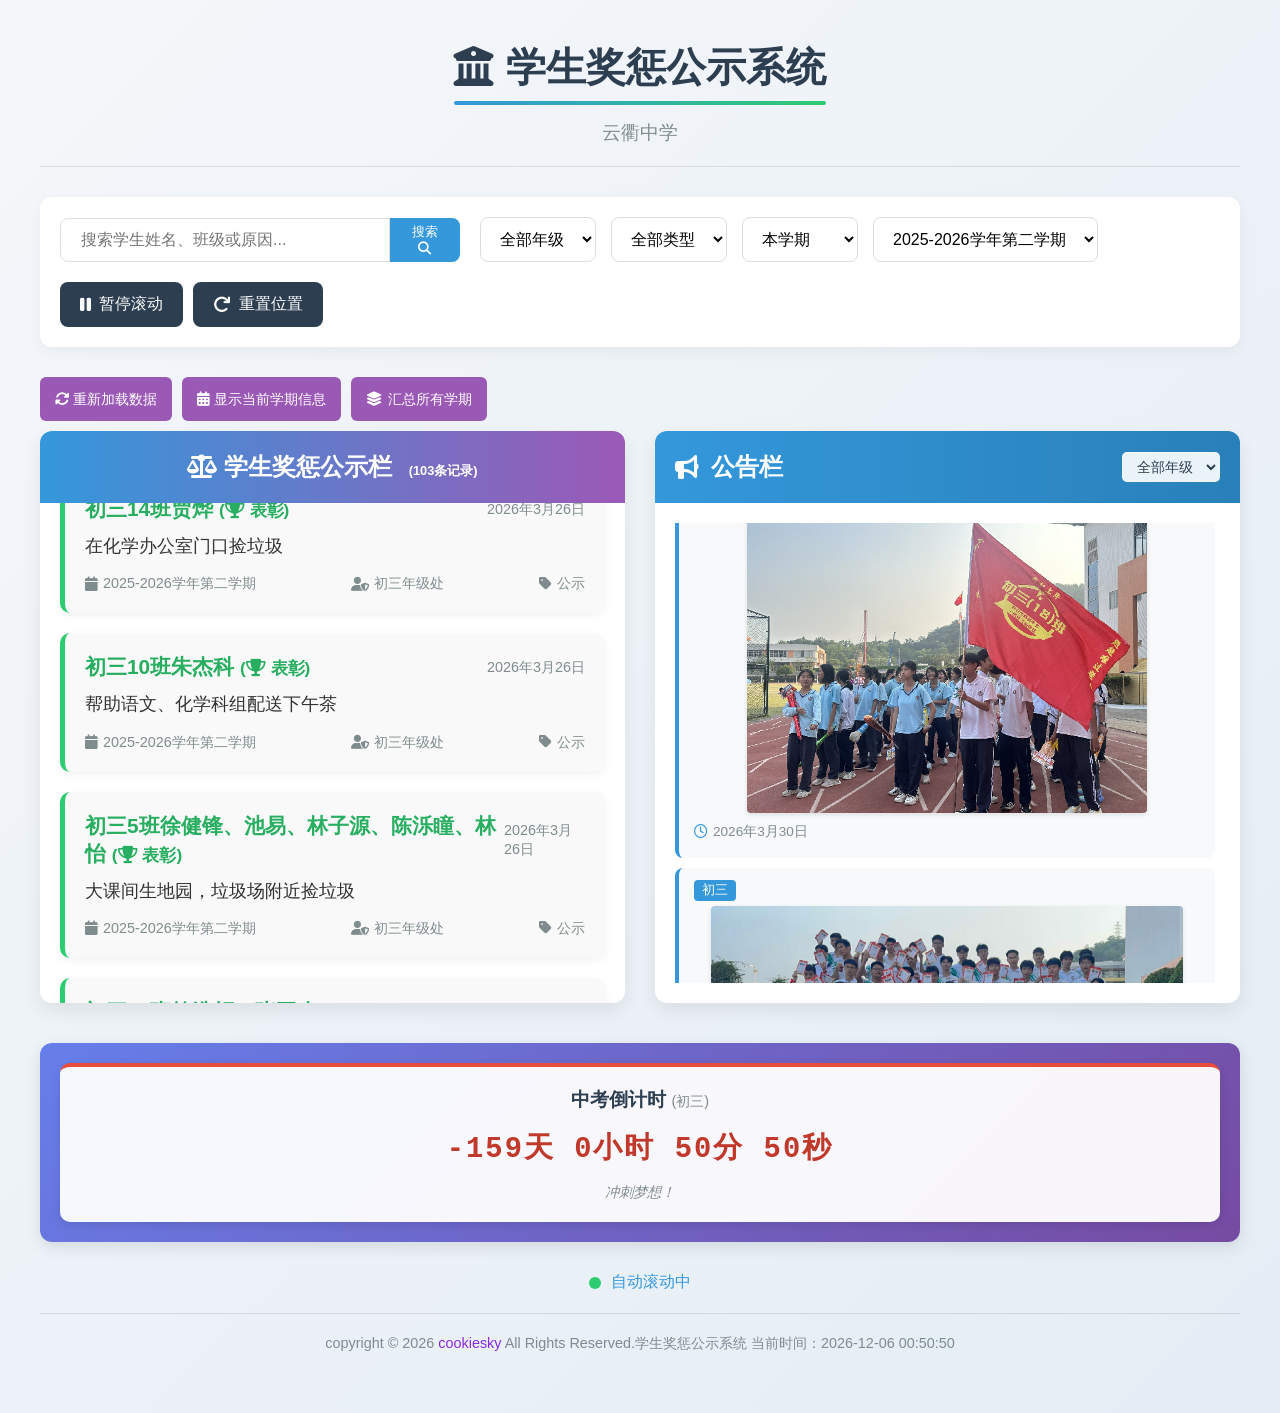
==== commit a2349c99: "新增多服务，更新数据" ====
--- a/index.html
+++ b/index.html
@@ -79,36 +79,43 @@
 
         
         <!-- 奖惩榜和公告栏左右布局 -->
-        <div class="content-area">
-        <!-- 奖惩栏 -->
-            <div class="column">
-                <div class="column-header combined-header">
-                    <i class="fas fa-balance-scale"></i> 学生奖惩公示栏
-                    <span id="combinedCount" style="font-size: 0.8rem; margin-left: 10px;"></span>
-                </div>
-                <div class="column-content-single">
-                    <div class="scroll-list-single" id="combinedList">
-                        <!-- 奖惩记录将统一在此动态生成 -->
+                <div class="content-area">
+                <!-- 奖惩栏 -->
+                    <div class="column">
+                        <div class="column-header combined-header">
+                            <i class="fas fa-balance-scale"></i> 学生奖惩公示栏
+                            <span id="combinedCount" style="font-size: 0.8rem; margin-left: 10px;"></span>
+                        </div>
+                        <div class="column-content-single">
+                            <div class="scroll-list-single" id="combinedList">
+                                <!-- 奖惩记录将统一在此动态生成 -->
+                            </div>
+                        </div>
+                    </div>
+            
+                    <!-- 公告栏 -->
+                    <div class="column">
+                        <div class="column-header announcement-header">
+                            <i class="fas fa-bullhorn"></i>&ensp;公告栏
+                            <select class="announcement-grade-filter" id="announcementGradeFilter">
+                                <option value="all">全部年级</option>
+                                <option value="1">初一</option>
+                                <option value="2">初二</option>
+                                <option value="3">初三</option>
+                            </select>
+                        </div>
+                        <div class="column-content">
+                            <div id="announcementList" class="announcement-list"></div>
+                        </div>
                     </div>
                 </div>
-            </div>
-            
-            <!-- 公告栏 -->
-            <div class="column">
-                <div class="column-header announcement-header">
-                    <i class="fas fa-bullhorn"></i>&ensp;公告栏
-                    <select class="announcement-grade-filter" id="announcementGradeFilter">
-                        <option value="all">全部年级</option>
-                        <option value="1">初一</option>
-                        <option value="2">初二</option>
-                        <option value="3">初三</option>
-                    </select>
+
+                <!-- 倒计时区域 -->
+                <div class="countdown-section">
+                    <div id="countdownDisplay" class="countdown-display">
+                        <!-- 倒计时将通过JavaScript动态生成 -->
+                    </div>
                 </div>
-                <div class="column-content">
-                    <div id="announcementList" class="announcement-list"></div>
-                </div>
-            </div>
-        </div>
 
         <div class="scroll-status">
             <div class="status-dot" id="statusDot"></div>
--- a/css/style.css
+++ b/css/style.css
@@ -94,7 +94,7 @@
     background-color: #3498db;
     color: white;
     border: none;
-    padding: 8px 18px;
+    padding: 5px 18px;
     border-radius: 0 8px 8px 0;
     cursor: pointer;
     transition: background-color 0.3s;
@@ -210,6 +210,54 @@
     line-height: 1.6;
 }
 
+.announcement-item-images {
+    margin-bottom: 10px;
+    display: flex;
+    flex-wrap: wrap;
+    gap: 10px;
+    justify-content: center;
+}
+
+.announcement-item-image {
+    flex: 0 0 auto;
+    max-width: 100%;
+}
+
+.announcement-item-image img {
+    max-width: 100%;
+    height: auto;
+    max-height: 300px;
+    object-fit: contain;
+    border-radius: 4px;
+    box-shadow: 0 2px 5px rgba(0, 0, 0, 0.1);
+    display: block;
+}
+
+.announcement-item-videos {
+    margin-bottom: 10px;
+    display: flex;
+    flex-wrap: wrap;
+    gap: 10px;
+    justify-content: center;
+}
+
+.announcement-item-video {
+    flex: 0 0 auto;
+    max-width: 100%;
+}
+
+.announcement-item-video video {
+    max-width: 100%;
+    height: auto;
+    max-height: 400px;
+    object-fit: contain;
+    border-radius: 4px;
+    box-shadow: 0 2px 5px rgba(0, 0, 0, 0.1);
+    display: block;
+    /* 确保视频在非全屏模式下也能正常显示 */
+    width: 100%;
+}
+
 .announcement-item-grade {
     display: inline-block;
     padding: 2px 8px;
@@ -285,11 +333,13 @@
     flex-direction: column;
 }
 
-/* 公告列表容器特殊样式 */
+/* 公告列表容器特殊样式 - 支持循环滚动和自适应高度 */
 .column-content .announcement-list {
     height: 100%;
     overflow-y: auto;
+    overflow-x: hidden;
     padding-right: 5px;
+    position: relative;
 }
 
 .scroll-list {
@@ -448,9 +498,12 @@
     margin-top: 15px;
     background: rgba(255, 255, 255, 0.9);
     border-radius: 12px;
-    padding: 10px;
-    overflow: auto;
+    padding: 0;
+    overflow-x: auto;
+    overflow-y: auto;
+    max-height: 600px;
     box-shadow: 0 10px 20px rgba(0, 0, 0, 0.08);
+    position: relative;
 }
 
 .records-table {
@@ -468,7 +521,7 @@
     font-weight: 700;
     padding: 10px 12px;
     border-bottom: 1px solid rgba(0, 0, 0, 0.08);
-    z-index: 1;
+    z-index: 10;
 }
 
 .records-table tbody td {
@@ -614,10 +667,33 @@
 .column-content-single {
     padding: 20px;
     height: 500px; /* 与column-content保持一致的高度 */
-    overflow: hidden;
+    overflow-y: auto; /* 允许垂直滚动 */
+    overflow-x: hidden; /* 隐藏水平滚动条 */
     position: relative;
     background-color: white;
     border-radius: 0 0 12px 12px; /* 与头部圆角匹配 */
+    /* 自定义滚动条样式 */
+    scrollbar-width: thin; /* Firefox */
+    scrollbar-color: rgba(52, 152, 219, 0.5) rgba(0, 0, 0, 0.05);
+}
+
+/* Webkit浏览器（Chrome, Safari等）滚动条样式 */
+.column-content-single::-webkit-scrollbar {
+    width: 8px;
+}
+
+.column-content-single::-webkit-scrollbar-track {
+    background: rgba(0, 0, 0, 0.05);
+    border-radius: 4px;
+}
+
+.column-content-single::-webkit-scrollbar-thumb {
+    background: rgba(52, 152, 219, 0.5);
+    border-radius: 4px;
+}
+
+.column-content-single::-webkit-scrollbar-thumb:hover {
+    background: rgba(52, 152, 219, 0.8);
 }
 
 .scroll-list-single {
@@ -625,6 +701,8 @@
     /* 保持Android 4.4兼容性代码 */
     -webkit-transform: translateZ(0);
     transform: translateZ(0);
+    /* 确保内容不会被transform移出可视范围 */
+    will-change: transform;
 }
 
 /* 修改卡片样式，以便在同一栏中区分奖惩 */
@@ -671,4 +749,104 @@
     .column-content-single {
         height: 500px; /* 在移动端可适当调整高度 */
     }
+}
+
+/* 倒计时区域样式 */
+.countdown-section {
+    margin-bottom: 30px;
+    background: linear-gradient(135deg, #667eea 0%, #764ba2 100%);
+    border-radius: 12px;
+    padding: 20px;
+    box-shadow: 0 5px 15px rgba(0, 0, 0, 0.1);
+}
+
+.countdown-display {
+    display: flex;
+    justify-content: space-around;
+    align-items: stretch;
+    gap: 15px;
+    flex-wrap: wrap;
+}
+
+.countdown-item {
+    flex: 1;
+    min-width: 250px;
+    background: rgba(255, 255, 255, 0.95);
+    border-radius: 10px;
+    padding: 20px;
+    text-align: center;
+    box-shadow: 0 3px 10px rgba(0, 0, 0, 0.1);
+    transition: transform 0.3s, box-shadow 0.3s;
+}
+
+.countdown-item:hover {
+    transform: translateY(-5px);
+    box-shadow: 0 8px 20px rgba(0, 0, 0, 0.2);
+}
+
+.countdown-item.grade-1 {
+    border-top: 4px solid #2ecc71;
+}
+
+.countdown-item.grade-2 {
+    border-top: 4px solid #3498db;
+}
+
+.countdown-item.grade-3 {
+    border-top: 4px solid #e74c3c;
+}
+
+.countdown-title {
+    font-size: 1.2rem;
+    font-weight: bold;
+    color: #2c3e50;
+    margin-bottom: 10px;
+}
+
+.countdown-grade {
+    font-size: 0.9rem;
+    color: #7f8c8d;
+    font-weight: normal;
+}
+
+.countdown-time {
+    font-size: 1.8rem;
+    font-weight: bold;
+    color: #34495e;
+    margin: 15px 0;
+    font-family: 'Courier New', monospace;
+    letter-spacing: 2px;
+}
+
+.countdown-item.grade-1 .countdown-time {
+    color: #27ae60;
+}
+
+.countdown-item.grade-2 .countdown-time {
+    color: #2980b9;
+}
+
+.countdown-item.grade-3 .countdown-time {
+    color: #c0392b;
+}
+
+.countdown-desc {
+    font-size: 0.9rem;
+    color: #7f8c8d;
+    margin-top: 10px;
+    font-style: italic;
+}
+
+@media (max-width: 768px) {
+    .countdown-display {
+        flex-direction: column;
+    }
+    
+    .countdown-item {
+        min-width: 100%;
+    }
+    
+    .countdown-time {
+        font-size: 1.4rem;
+    }
 }
